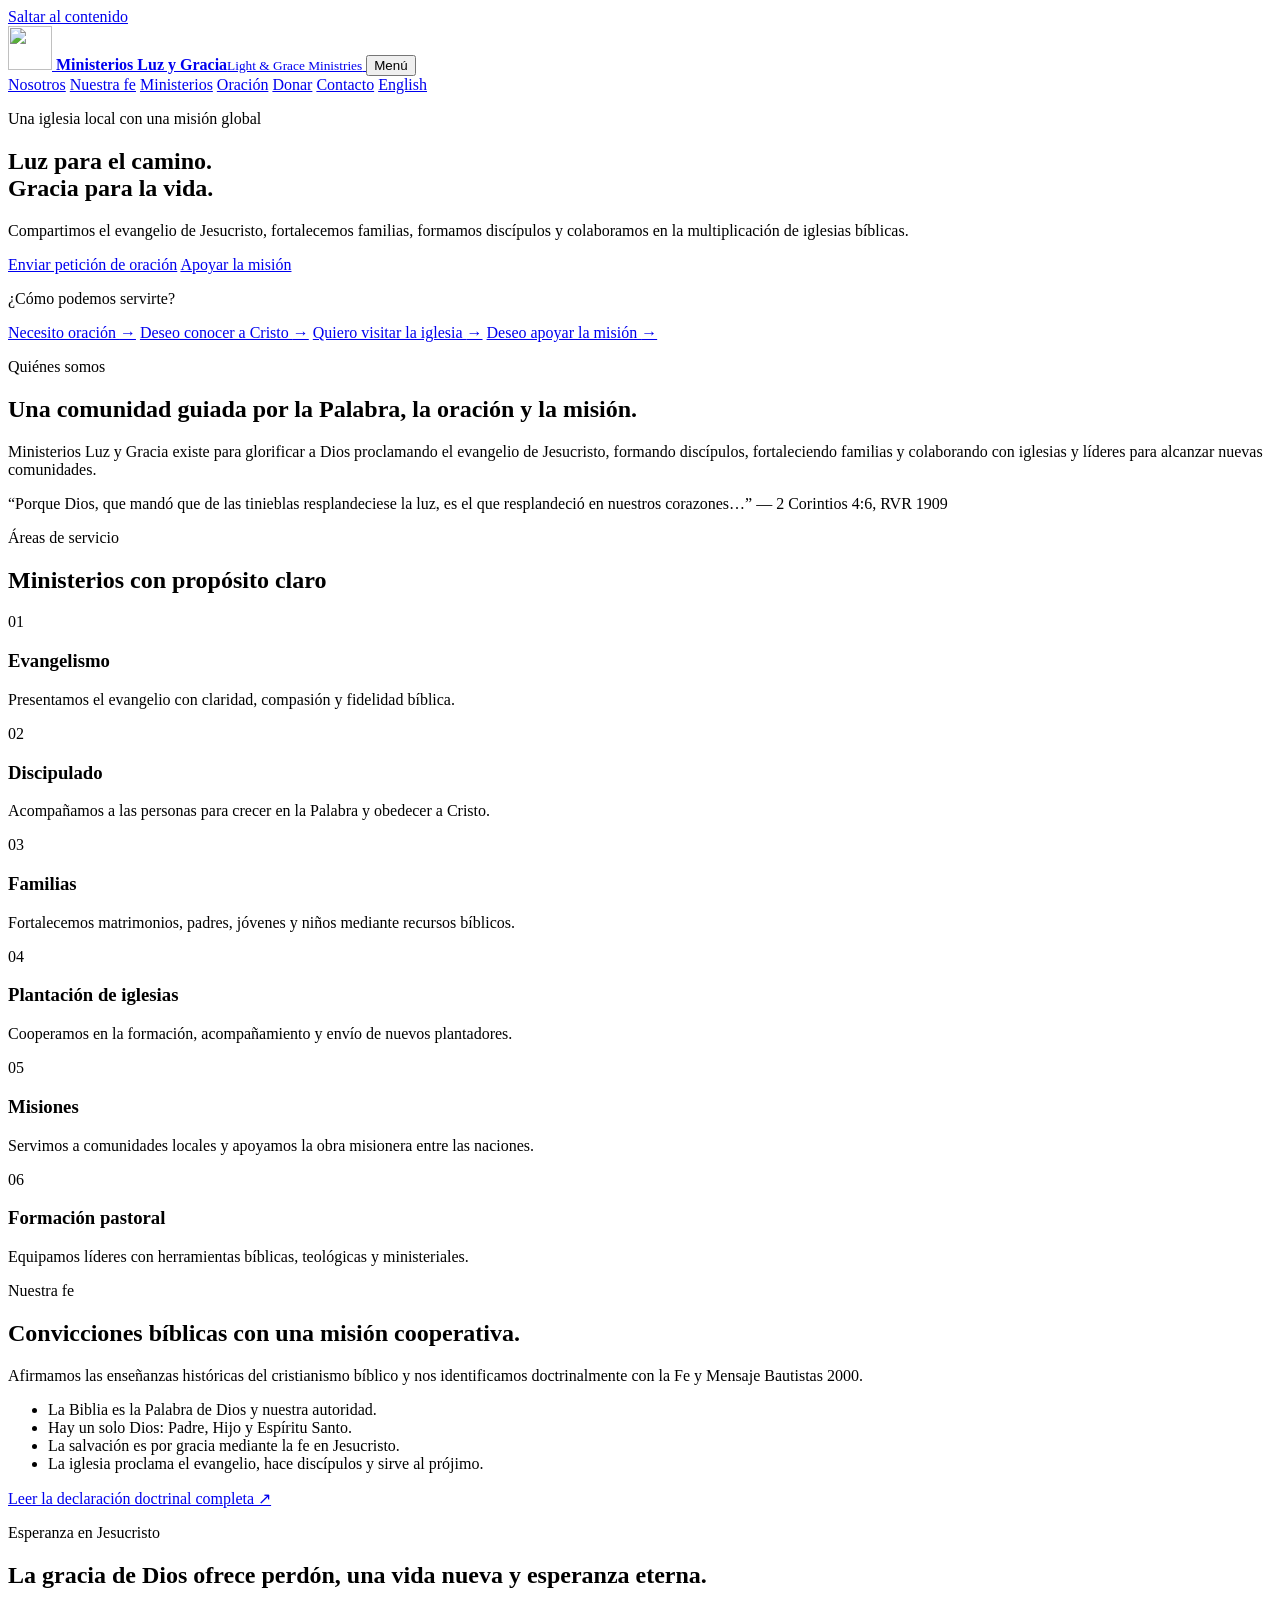
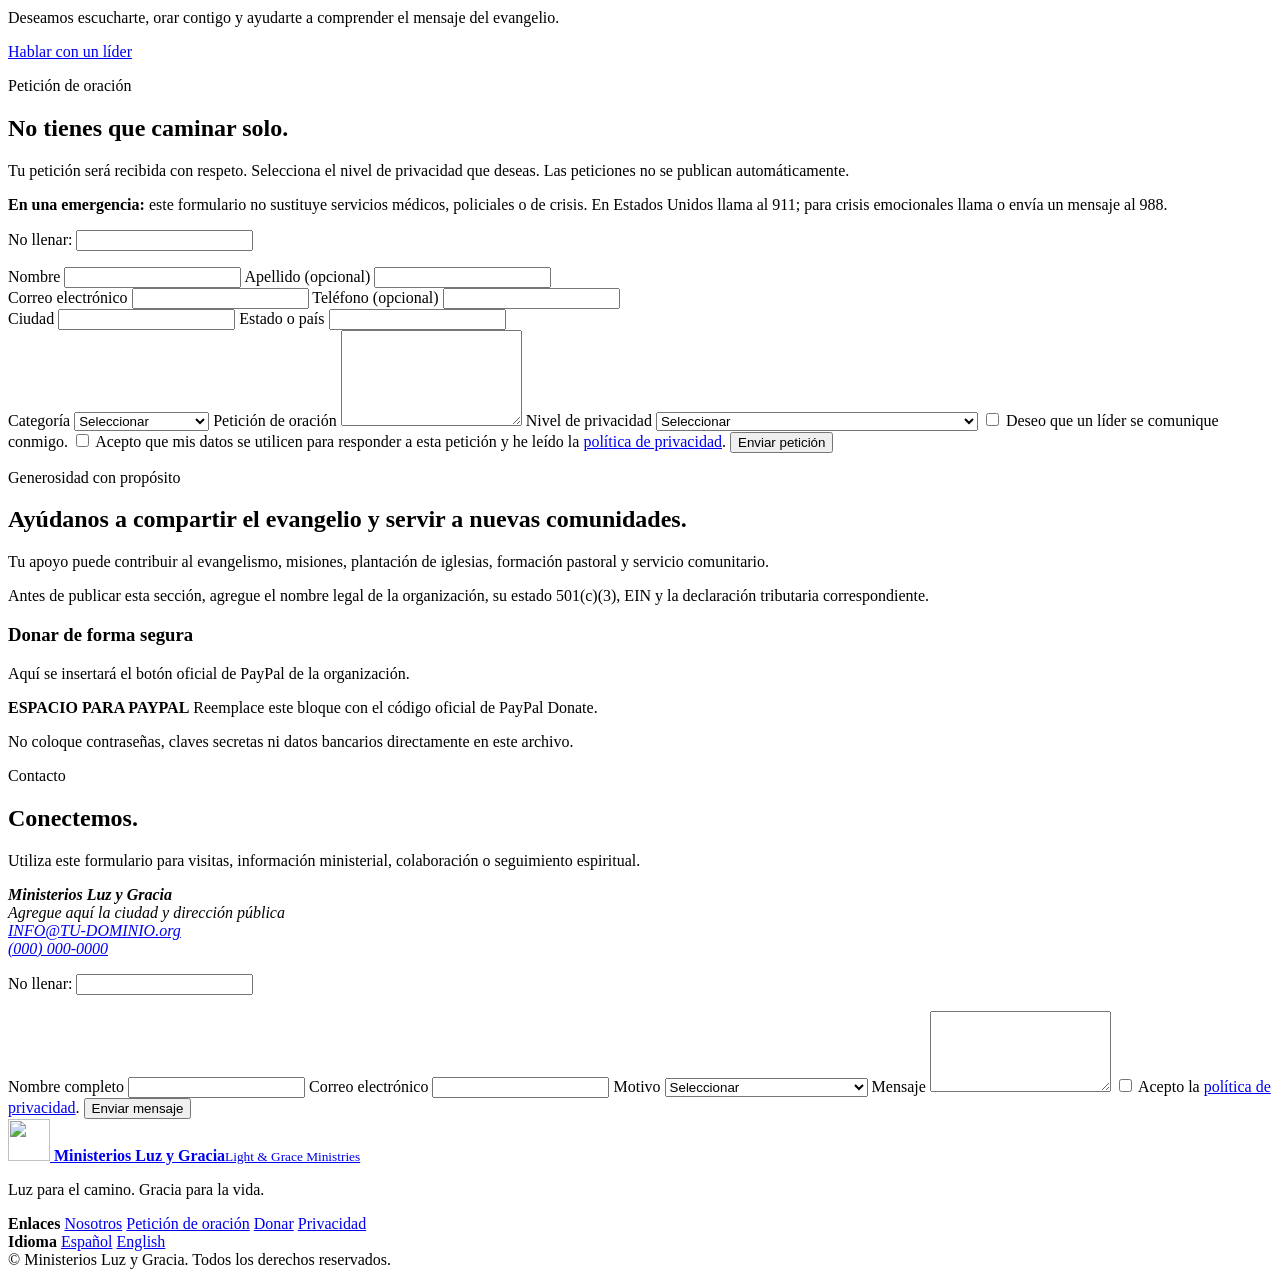
==== index.html @ 9beb2a07 "Initial bilingual website for Light and Grace Ministries" ====
<!doctype html>
<html lang="es">
<head>
  <meta charset="utf-8">
  <meta name="viewport" content="width=device-width, initial-scale=1">
  <title>Ministerios Luz y Gracia | Luz para el camino</title>
  <meta name="description" content="Ministerios Luz y Gracia comparte el evangelio, fortalece familias, forma discípulos y recibe peticiones de oración.">
  <meta name="theme-color" content="#0b1f36">
  <link rel="canonical" href="https://TU-DOMINIO.org/">
  <link rel="alternate" hreflang="es" href="https://TU-DOMINIO.org/">
  <link rel="alternate" hreflang="en" href="https://TU-DOMINIO.org/en/">
  <link rel="manifest" href="/manifest.webmanifest">
  <link rel="icon" href="/assets/images/icon.svg" type="image/svg+xml">
  <link rel="stylesheet" href="/assets/css/styles.css">
  <script defer src="/assets/js/main.js"></script>
</head>
<body>
<a class="skip-link" href="#contenido">Saltar al contenido</a>

<header class="site-header">
  <div class="container nav-wrap">
    <a class="brand" href="/" aria-label="Ministerios Luz y Gracia, inicio">
      <img src="/assets/images/icon.svg" alt="" width="44" height="44">
      <span><strong>Ministerios Luz y Gracia</strong><small>Light & Grace Ministries</small></span>
    </a>

    <button class="menu-button" type="button" aria-expanded="false" aria-controls="main-nav">
      <span>Menú</span>
    </button>

    <nav id="main-nav" class="main-nav" aria-label="Navegación principal">
      <a href="#nosotros">Nosotros</a>
      <a href="#fe">Nuestra fe</a>
      <a href="#ministerios">Ministerios</a>
      <a href="#oracion">Oración</a>
      <a href="#donar">Donar</a>
      <a href="#contacto">Contacto</a>
      <a class="language-link" href="/en/" lang="en">English</a>
    </nav>
  </div>
</header>

<main id="contenido">
  <section class="hero">
    <div class="container hero-grid">
      <div>
        <p class="eyebrow">Una iglesia local con una misión global</p>
        <h1>Luz para el camino.<br><span>Gracia para la vida.</span></h1>
        <p class="hero-copy">Compartimos el evangelio de Jesucristo, fortalecemos familias, formamos discípulos y colaboramos en la multiplicación de iglesias bíblicas.</p>
        <div class="button-row">
          <a class="button primary" href="#oracion">Enviar petición de oración</a>
          <a class="button secondary" href="#donar">Apoyar la misión</a>
        </div>
      </div>

      <aside class="hero-card" aria-label="Ayuda rápida">
        <p class="card-kicker">¿Cómo podemos servirte?</p>
        <a href="#oracion">Necesito oración <span>→</span></a>
        <a href="#evangelio">Deseo conocer a Cristo <span>→</span></a>
        <a href="#contacto">Quiero visitar la iglesia <span>→</span></a>
        <a href="#donar">Deseo apoyar la misión <span>→</span></a>
      </aside>
    </div>
  </section>

  <section id="nosotros" class="section">
    <div class="container split">
      <div>
        <p class="eyebrow">Quiénes somos</p>
        <h2>Una comunidad guiada por la Palabra, la oración y la misión.</h2>
      </div>
      <div>
        <p>Ministerios Luz y Gracia existe para glorificar a Dios proclamando el evangelio de Jesucristo, formando discípulos, fortaleciendo familias y colaborando con iglesias y líderes para alcanzar nuevas comunidades.</p>
        <p class="scripture">“Porque Dios, que mandó que de las tinieblas resplandeciese la luz, es el que resplandeció en nuestros corazones…” — 2 Corintios 4:6, RVR 1909</p>
      </div>
    </div>
  </section>

  <section id="ministerios" class="section section-soft">
    <div class="container">
      <p class="eyebrow">Áreas de servicio</p>
      <h2>Ministerios con propósito claro</h2>
      <div class="cards">
        <article class="card"><span>01</span><h3>Evangelismo</h3><p>Presentamos el evangelio con claridad, compasión y fidelidad bíblica.</p></article>
        <article class="card"><span>02</span><h3>Discipulado</h3><p>Acompañamos a las personas para crecer en la Palabra y obedecer a Cristo.</p></article>
        <article class="card"><span>03</span><h3>Familias</h3><p>Fortalecemos matrimonios, padres, jóvenes y niños mediante recursos bíblicos.</p></article>
        <article class="card"><span>04</span><h3>Plantación de iglesias</h3><p>Cooperamos en la formación, acompañamiento y envío de nuevos plantadores.</p></article>
        <article class="card"><span>05</span><h3>Misiones</h3><p>Servimos a comunidades locales y apoyamos la obra misionera entre las naciones.</p></article>
        <article class="card"><span>06</span><h3>Formación pastoral</h3><p>Equipamos líderes con herramientas bíblicas, teológicas y ministeriales.</p></article>
      </div>
    </div>
  </section>

  <section id="fe" class="section faith-section">
    <div class="container split">
      <div>
        <p class="eyebrow">Nuestra fe</p>
        <h2>Convicciones bíblicas con una misión cooperativa.</h2>
      </div>
      <div>
        <p>Afirmamos las enseñanzas históricas del cristianismo bíblico y nos identificamos doctrinalmente con la Fe y Mensaje Bautistas 2000.</p>
        <ul class="check-list">
          <li>La Biblia es la Palabra de Dios y nuestra autoridad.</li>
          <li>Hay un solo Dios: Padre, Hijo y Espíritu Santo.</li>
          <li>La salvación es por gracia mediante la fe en Jesucristo.</li>
          <li>La iglesia proclama el evangelio, hace discípulos y sirve al prójimo.</li>
        </ul>
        <a class="text-link" href="https://bfm.sbc.net/bfm2000/" target="_blank" rel="noopener">Leer la declaración doctrinal completa ↗</a>
      </div>
    </div>
  </section>

  <section id="evangelio" class="section gospel-band">
    <div class="container centered">
      <p class="eyebrow">Esperanza en Jesucristo</p>
      <h2>La gracia de Dios ofrece perdón, una vida nueva y esperanza eterna.</h2>
      <p>Deseamos escucharte, orar contigo y ayudarte a comprender el mensaje del evangelio.</p>
      <a class="button light" href="#contacto">Hablar con un líder</a>
    </div>
  </section>

  <section id="oracion" class="section">
    <div class="container form-layout">
      <div>
        <p class="eyebrow">Petición de oración</p>
        <h2>No tienes que caminar solo.</h2>
        <p>Tu petición será recibida con respeto. Selecciona el nivel de privacidad que deseas. Las peticiones no se publican automáticamente.</p>
        <div class="privacy-note">
          <strong>En una emergencia:</strong> este formulario no sustituye servicios médicos, policiales o de crisis. En Estados Unidos llama al 911; para crisis emocionales llama o envía un mensaje al 988.
        </div>
      </div>

      <form class="form-card" name="prayer-request-es" method="POST" action="/gracias/" data-netlify="true" netlify-honeypot="bot-field">
        <input type="hidden" name="form-name" value="prayer-request-es">
        <p class="hidden"><label>No llenar: <input name="bot-field"></label></p>

        <div class="field-grid">
          <label>Nombre
            <input type="text" name="nombre" autocomplete="given-name" required>
          </label>
          <label>Apellido <span>(opcional)</span>
            <input type="text" name="apellido" autocomplete="family-name">
          </label>
        </div>

        <div class="field-grid">
          <label>Correo electrónico
            <input type="email" name="email" autocomplete="email" required>
          </label>
          <label>Teléfono <span>(opcional)</span>
            <input type="tel" name="telefono" autocomplete="tel">
          </label>
        </div>

        <div class="field-grid">
          <label>Ciudad
            <input type="text" name="ciudad" autocomplete="address-level2">
          </label>
          <label>Estado o país
            <input type="text" name="region" autocomplete="address-level1">
          </label>
        </div>

        <label>Categoría
          <select name="categoria" required>
            <option value="">Seleccionar</option>
            <option>Familia</option><option>Salud</option><option>Salvación</option>
            <option>Matrimonio</option><option>Trabajo</option><option>Iglesia</option>
            <option>Duelo</option><option>Dirección espiritual</option><option>Otra necesidad</option>
          </select>
        </label>

        <label>Petición de oración
          <textarea name="peticion" rows="6" maxlength="2500" required></textarea>
        </label>

        <label>Nivel de privacidad
          <select name="privacidad" required>
            <option value="">Seleccionar</option>
            <option>Privada: solamente equipo pastoral autorizado</option>
            <option>Compartir anónimamente con el equipo de oración</option>
            <option>Autorizo publicación sin mostrar mi identidad</option>
          </select>
        </label>

        <label class="checkbox">
          <input type="checkbox" name="seguimiento" value="Sí">
          <span>Deseo que un líder se comunique conmigo.</span>
        </label>
        <label class="checkbox">
          <input type="checkbox" name="consentimiento" value="Aceptado" required>
          <span>Acepto que mis datos se utilicen para responder a esta petición y he leído la <a href="/privacidad/">política de privacidad</a>.</span>
        </label>

        <button class="button primary full" type="submit">Enviar petición</button>
      </form>
    </div>
  </section>

  <section id="donar" class="section donation-section">
    <div class="container donation-grid">
      <div>
        <p class="eyebrow">Generosidad con propósito</p>
        <h2>Ayúdanos a compartir el evangelio y servir a nuevas comunidades.</h2>
        <p>Tu apoyo puede contribuir al evangelismo, misiones, plantación de iglesias, formación pastoral y servicio comunitario.</p>
        <p class="fine-print">Antes de publicar esta sección, agregue el nombre legal de la organización, su estado 501(c)(3), EIN y la declaración tributaria correspondiente.</p>
      </div>
      <div class="donation-box">
        <h3>Donar de forma segura</h3>
        <p>Aquí se insertará el botón oficial de PayPal de la organización.</p>
        <div id="paypal-donate-button-container" class="paypal-placeholder">
          <strong>ESPACIO PARA PAYPAL</strong>
          <span>Reemplace este bloque con el código oficial de PayPal Donate.</span>
        </div>
        <p class="fine-print">No coloque contraseñas, claves secretas ni datos bancarios directamente en este archivo.</p>
      </div>
    </div>
  </section>

  <section id="contacto" class="section section-soft">
    <div class="container form-layout">
      <div>
        <p class="eyebrow">Contacto</p>
        <h2>Conectemos.</h2>
        <p>Utiliza este formulario para visitas, información ministerial, colaboración o seguimiento espiritual.</p>
        <address>
          <strong>Ministerios Luz y Gracia</strong><br>
          Agregue aquí la ciudad y dirección pública<br>
          <a href="mailto:INFO@TU-DOMINIO.org">INFO@TU-DOMINIO.org</a><br>
          <a href="tel:+10000000000">(000) 000-0000</a>
        </address>
      </div>

      <form class="form-card" name="contacto-es" method="POST" action="/gracias/" data-netlify="true" netlify-honeypot="bot-field">
        <input type="hidden" name="form-name" value="contacto-es">
        <p class="hidden"><label>No llenar: <input name="bot-field"></label></p>
        <label>Nombre completo
          <input type="text" name="nombre" autocomplete="name" required>
        </label>
        <label>Correo electrónico
          <input type="email" name="email" autocomplete="email" required>
        </label>
        <label>Motivo
          <select name="motivo" required>
            <option value="">Seleccionar</option>
            <option>Visitar la iglesia</option>
            <option>Conocer más acerca de Cristo</option>
            <option>Colaboración ministerial</option>
            <option>Información general</option>
          </select>
        </label>
        <label>Mensaje
          <textarea name="mensaje" rows="5" maxlength="2000" required></textarea>
        </label>
        <label class="checkbox">
          <input type="checkbox" name="consentimiento" value="Aceptado" required>
          <span>Acepto la <a href="/privacidad/">política de privacidad</a>.</span>
        </label>
        <button class="button primary full" type="submit">Enviar mensaje</button>
      </form>
    </div>
  </section>
</main>

<footer class="site-footer">
  <div class="container footer-grid">
    <div>
      <a class="brand footer-brand" href="/">
        <img src="/assets/images/icon.svg" alt="" width="42" height="42">
        <span><strong>Ministerios Luz y Gracia</strong><small>Light & Grace Ministries</small></span>
      </a>
      <p>Luz para el camino. Gracia para la vida.</p>
    </div>
    <div>
      <strong>Enlaces</strong>
      <a href="#nosotros">Nosotros</a>
      <a href="#oracion">Petición de oración</a>
      <a href="#donar">Donar</a>
      <a href="/privacidad/">Privacidad</a>
    </div>
    <div>
      <strong>Idioma</strong>
      <a href="/">Español</a>
      <a href="/en/" lang="en">English</a>
    </div>
  </div>
  <div class="container legal">© <span id="year"></span> Ministerios Luz y Gracia. Todos los derechos reservados.</div>
</footer>
</body>
</html>
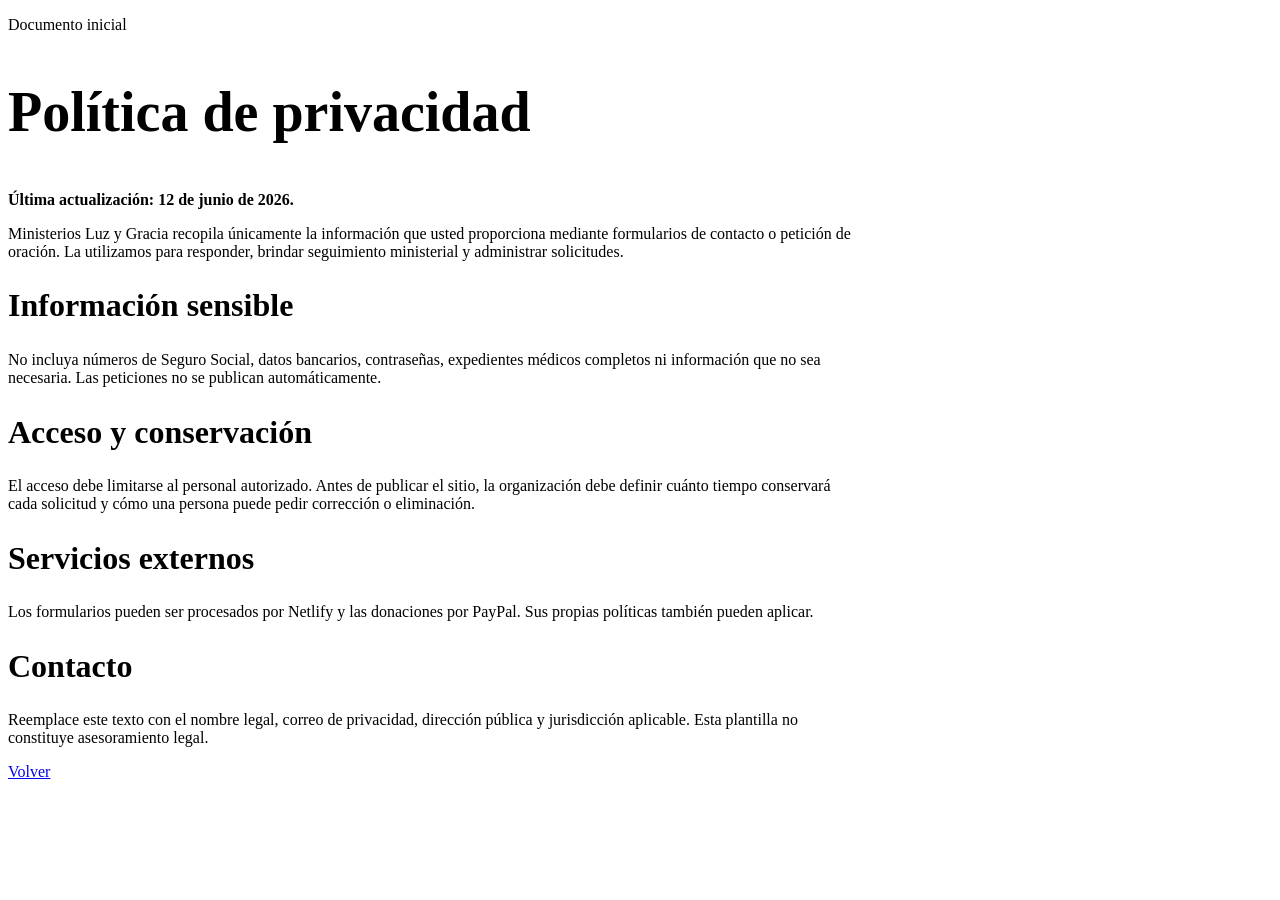
==== commit ebd65583: "Add website folders and styling files" ====
--- a/index.html
+++ b/index.html
@@ -1,290 +1 @@
-<!doctype html>
-<html lang="es">
-<head>
-  <meta charset="utf-8">
-  <meta name="viewport" content="width=device-width, initial-scale=1">
-  <title>Ministerios Luz y Gracia | Luz para el camino</title>
-  <meta name="description" content="Ministerios Luz y Gracia comparte el evangelio, fortalece familias, forma discípulos y recibe peticiones de oración.">
-  <meta name="theme-color" content="#0b1f36">
-  <link rel="canonical" href="https://TU-DOMINIO.org/">
-  <link rel="alternate" hreflang="es" href="https://TU-DOMINIO.org/">
-  <link rel="alternate" hreflang="en" href="https://TU-DOMINIO.org/en/">
-  <link rel="manifest" href="/manifest.webmanifest">
-  <link rel="icon" href="/assets/images/icon.svg" type="image/svg+xml">
-  <link rel="stylesheet" href="/assets/css/styles.css">
-  <script defer src="/assets/js/main.js"></script>
-</head>
-<body>
-<a class="skip-link" href="#contenido">Saltar al contenido</a>
-
-<header class="site-header">
-  <div class="container nav-wrap">
-    <a class="brand" href="/" aria-label="Ministerios Luz y Gracia, inicio">
-      <img src="/assets/images/icon.svg" alt="" width="44" height="44">
-      <span><strong>Ministerios Luz y Gracia</strong><small>Light & Grace Ministries</small></span>
-    </a>
-
-    <button class="menu-button" type="button" aria-expanded="false" aria-controls="main-nav">
-      <span>Menú</span>
-    </button>
-
-    <nav id="main-nav" class="main-nav" aria-label="Navegación principal">
-      <a href="#nosotros">Nosotros</a>
-      <a href="#fe">Nuestra fe</a>
-      <a href="#ministerios">Ministerios</a>
-      <a href="#oracion">Oración</a>
-      <a href="#donar">Donar</a>
-      <a href="#contacto">Contacto</a>
-      <a class="language-link" href="/en/" lang="en">English</a>
-    </nav>
-  </div>
-</header>
-
-<main id="contenido">
-  <section class="hero">
-    <div class="container hero-grid">
-      <div>
-        <p class="eyebrow">Una iglesia local con una misión global</p>
-        <h1>Luz para el camino.<br><span>Gracia para la vida.</span></h1>
-        <p class="hero-copy">Compartimos el evangelio de Jesucristo, fortalecemos familias, formamos discípulos y colaboramos en la multiplicación de iglesias bíblicas.</p>
-        <div class="button-row">
-          <a class="button primary" href="#oracion">Enviar petición de oración</a>
-          <a class="button secondary" href="#donar">Apoyar la misión</a>
-        </div>
-      </div>
-
-      <aside class="hero-card" aria-label="Ayuda rápida">
-        <p class="card-kicker">¿Cómo podemos servirte?</p>
-        <a href="#oracion">Necesito oración <span>→</span></a>
-        <a href="#evangelio">Deseo conocer a Cristo <span>→</span></a>
-        <a href="#contacto">Quiero visitar la iglesia <span>→</span></a>
-        <a href="#donar">Deseo apoyar la misión <span>→</span></a>
-      </aside>
-    </div>
-  </section>
-
-  <section id="nosotros" class="section">
-    <div class="container split">
-      <div>
-        <p class="eyebrow">Quiénes somos</p>
-        <h2>Una comunidad guiada por la Palabra, la oración y la misión.</h2>
-      </div>
-      <div>
-        <p>Ministerios Luz y Gracia existe para glorificar a Dios proclamando el evangelio de Jesucristo, formando discípulos, fortaleciendo familias y colaborando con iglesias y líderes para alcanzar nuevas comunidades.</p>
-        <p class="scripture">“Porque Dios, que mandó que de las tinieblas resplandeciese la luz, es el que resplandeció en nuestros corazones…” — 2 Corintios 4:6, RVR 1909</p>
-      </div>
-    </div>
-  </section>
-
-  <section id="ministerios" class="section section-soft">
-    <div class="container">
-      <p class="eyebrow">Áreas de servicio</p>
-      <h2>Ministerios con propósito claro</h2>
-      <div class="cards">
-        <article class="card"><span>01</span><h3>Evangelismo</h3><p>Presentamos el evangelio con claridad, compasión y fidelidad bíblica.</p></article>
-        <article class="card"><span>02</span><h3>Discipulado</h3><p>Acompañamos a las personas para crecer en la Palabra y obedecer a Cristo.</p></article>
-        <article class="card"><span>03</span><h3>Familias</h3><p>Fortalecemos matrimonios, padres, jóvenes y niños mediante recursos bíblicos.</p></article>
-        <article class="card"><span>04</span><h3>Plantación de iglesias</h3><p>Cooperamos en la formación, acompañamiento y envío de nuevos plantadores.</p></article>
-        <article class="card"><span>05</span><h3>Misiones</h3><p>Servimos a comunidades locales y apoyamos la obra misionera entre las naciones.</p></article>
-        <article class="card"><span>06</span><h3>Formación pastoral</h3><p>Equipamos líderes con herramientas bíblicas, teológicas y ministeriales.</p></article>
-      </div>
-    </div>
-  </section>
-
-  <section id="fe" class="section faith-section">
-    <div class="container split">
-      <div>
-        <p class="eyebrow">Nuestra fe</p>
-        <h2>Convicciones bíblicas con una misión cooperativa.</h2>
-      </div>
-      <div>
-        <p>Afirmamos las enseñanzas históricas del cristianismo bíblico y nos identificamos doctrinalmente con la Fe y Mensaje Bautistas 2000.</p>
-        <ul class="check-list">
-          <li>La Biblia es la Palabra de Dios y nuestra autoridad.</li>
-          <li>Hay un solo Dios: Padre, Hijo y Espíritu Santo.</li>
-          <li>La salvación es por gracia mediante la fe en Jesucristo.</li>
-          <li>La iglesia proclama el evangelio, hace discípulos y sirve al prójimo.</li>
-        </ul>
-        <a class="text-link" href="https://bfm.sbc.net/bfm2000/" target="_blank" rel="noopener">Leer la declaración doctrinal completa ↗</a>
-      </div>
-    </div>
-  </section>
-
-  <section id="evangelio" class="section gospel-band">
-    <div class="container centered">
-      <p class="eyebrow">Esperanza en Jesucristo</p>
-      <h2>La gracia de Dios ofrece perdón, una vida nueva y esperanza eterna.</h2>
-      <p>Deseamos escucharte, orar contigo y ayudarte a comprender el mensaje del evangelio.</p>
-      <a class="button light" href="#contacto">Hablar con un líder</a>
-    </div>
-  </section>
-
-  <section id="oracion" class="section">
-    <div class="container form-layout">
-      <div>
-        <p class="eyebrow">Petición de oración</p>
-        <h2>No tienes que caminar solo.</h2>
-        <p>Tu petición será recibida con respeto. Selecciona el nivel de privacidad que deseas. Las peticiones no se publican automáticamente.</p>
-        <div class="privacy-note">
-          <strong>En una emergencia:</strong> este formulario no sustituye servicios médicos, policiales o de crisis. En Estados Unidos llama al 911; para crisis emocionales llama o envía un mensaje al 988.
-        </div>
-      </div>
-
-      <form class="form-card" name="prayer-request-es" method="POST" action="/gracias/" data-netlify="true" netlify-honeypot="bot-field">
-        <input type="hidden" name="form-name" value="prayer-request-es">
-        <p class="hidden"><label>No llenar: <input name="bot-field"></label></p>
-
-        <div class="field-grid">
-          <label>Nombre
-            <input type="text" name="nombre" autocomplete="given-name" required>
-          </label>
-          <label>Apellido <span>(opcional)</span>
-            <input type="text" name="apellido" autocomplete="family-name">
-          </label>
-        </div>
-
-        <div class="field-grid">
-          <label>Correo electrónico
-            <input type="email" name="email" autocomplete="email" required>
-          </label>
-          <label>Teléfono <span>(opcional)</span>
-            <input type="tel" name="telefono" autocomplete="tel">
-          </label>
-        </div>
-
-        <div class="field-grid">
-          <label>Ciudad
-            <input type="text" name="ciudad" autocomplete="address-level2">
-          </label>
-          <label>Estado o país
-            <input type="text" name="region" autocomplete="address-level1">
-          </label>
-        </div>
-
-        <label>Categoría
-          <select name="categoria" required>
-            <option value="">Seleccionar</option>
-            <option>Familia</option><option>Salud</option><option>Salvación</option>
-            <option>Matrimonio</option><option>Trabajo</option><option>Iglesia</option>
-            <option>Duelo</option><option>Dirección espiritual</option><option>Otra necesidad</option>
-          </select>
-        </label>
-
-        <label>Petición de oración
-          <textarea name="peticion" rows="6" maxlength="2500" required></textarea>
-        </label>
-
-        <label>Nivel de privacidad
-          <select name="privacidad" required>
-            <option value="">Seleccionar</option>
-            <option>Privada: solamente equipo pastoral autorizado</option>
-            <option>Compartir anónimamente con el equipo de oración</option>
-            <option>Autorizo publicación sin mostrar mi identidad</option>
-          </select>
-        </label>
-
-        <label class="checkbox">
-          <input type="checkbox" name="seguimiento" value="Sí">
-          <span>Deseo que un líder se comunique conmigo.</span>
-        </label>
-        <label class="checkbox">
-          <input type="checkbox" name="consentimiento" value="Aceptado" required>
-          <span>Acepto que mis datos se utilicen para responder a esta petición y he leído la <a href="/privacidad/">política de privacidad</a>.</span>
-        </label>
-
-        <button class="button primary full" type="submit">Enviar petición</button>
-      </form>
-    </div>
-  </section>
-
-  <section id="donar" class="section donation-section">
-    <div class="container donation-grid">
-      <div>
-        <p class="eyebrow">Generosidad con propósito</p>
-        <h2>Ayúdanos a compartir el evangelio y servir a nuevas comunidades.</h2>
-        <p>Tu apoyo puede contribuir al evangelismo, misiones, plantación de iglesias, formación pastoral y servicio comunitario.</p>
-        <p class="fine-print">Antes de publicar esta sección, agregue el nombre legal de la organización, su estado 501(c)(3), EIN y la declaración tributaria correspondiente.</p>
-      </div>
-      <div class="donation-box">
-        <h3>Donar de forma segura</h3>
-        <p>Aquí se insertará el botón oficial de PayPal de la organización.</p>
-        <div id="paypal-donate-button-container" class="paypal-placeholder">
-          <strong>ESPACIO PARA PAYPAL</strong>
-          <span>Reemplace este bloque con el código oficial de PayPal Donate.</span>
-        </div>
-        <p class="fine-print">No coloque contraseñas, claves secretas ni datos bancarios directamente en este archivo.</p>
-      </div>
-    </div>
-  </section>
-
-  <section id="contacto" class="section section-soft">
-    <div class="container form-layout">
-      <div>
-        <p class="eyebrow">Contacto</p>
-        <h2>Conectemos.</h2>
-        <p>Utiliza este formulario para visitas, información ministerial, colaboración o seguimiento espiritual.</p>
-        <address>
-          <strong>Ministerios Luz y Gracia</strong><br>
-          Agregue aquí la ciudad y dirección pública<br>
-          <a href="mailto:INFO@TU-DOMINIO.org">INFO@TU-DOMINIO.org</a><br>
-          <a href="tel:+10000000000">(000) 000-0000</a>
-        </address>
-      </div>
-
-      <form class="form-card" name="contacto-es" method="POST" action="/gracias/" data-netlify="true" netlify-honeypot="bot-field">
-        <input type="hidden" name="form-name" value="contacto-es">
-        <p class="hidden"><label>No llenar: <input name="bot-field"></label></p>
-        <label>Nombre completo
-          <input type="text" name="nombre" autocomplete="name" required>
-        </label>
-        <label>Correo electrónico
-          <input type="email" name="email" autocomplete="email" required>
-        </label>
-        <label>Motivo
-          <select name="motivo" required>
-            <option value="">Seleccionar</option>
-            <option>Visitar la iglesia</option>
-            <option>Conocer más acerca de Cristo</option>
-            <option>Colaboración ministerial</option>
-            <option>Información general</option>
-          </select>
-        </label>
-        <label>Mensaje
-          <textarea name="mensaje" rows="5" maxlength="2000" required></textarea>
-        </label>
-        <label class="checkbox">
-          <input type="checkbox" name="consentimiento" value="Aceptado" required>
-          <span>Acepto la <a href="/privacidad/">política de privacidad</a>.</span>
-        </label>
-        <button class="button primary full" type="submit">Enviar mensaje</button>
-      </form>
-    </div>
-  </section>
-</main>
-
-<footer class="site-footer">
-  <div class="container footer-grid">
-    <div>
-      <a class="brand footer-brand" href="/">
-        <img src="/assets/images/icon.svg" alt="" width="42" height="42">
-        <span><strong>Ministerios Luz y Gracia</strong><small>Light & Grace Ministries</small></span>
-      </a>
-      <p>Luz para el camino. Gracia para la vida.</p>
-    </div>
-    <div>
-      <strong>Enlaces</strong>
-      <a href="#nosotros">Nosotros</a>
-      <a href="#oracion">Petición de oración</a>
-      <a href="#donar">Donar</a>
-      <a href="/privacidad/">Privacidad</a>
-    </div>
-    <div>
-      <strong>Idioma</strong>
-      <a href="/">Español</a>
-      <a href="/en/" lang="en">English</a>
-    </div>
-  </div>
-  <div class="container legal">© <span id="year"></span> Ministerios Luz y Gracia. Todos los derechos reservados.</div>
-</footer>
-</body>
-</html>
+<!doctype html><html lang="es"><head><meta charset="utf-8"><meta name="viewport" content="width=device-width,initial-scale=1"><title>Privacidad | Ministerios Luz y Gracia</title><link rel="stylesheet" href="/assets/css/styles.css"></head><body><main class="section"><article class="container" style="max-width:850px"><p class="eyebrow">Documento inicial</p><h1 style="font-size:3.5rem">Política de privacidad</h1><p><strong>Última actualización: 12 de junio de 2026.</strong></p><p>Ministerios Luz y Gracia recopila únicamente la información que usted proporciona mediante formularios de contacto o petición de oración. La utilizamos para responder, brindar seguimiento ministerial y administrar solicitudes.</p><h2 style="font-size:2rem">Información sensible</h2><p>No incluya números de Seguro Social, datos bancarios, contraseñas, expedientes médicos completos ni información que no sea necesaria. Las peticiones no se publican automáticamente.</p><h2 style="font-size:2rem">Acceso y conservación</h2><p>El acceso debe limitarse al personal autorizado. Antes de publicar el sitio, la organización debe definir cuánto tiempo conservará cada solicitud y cómo una persona puede pedir corrección o eliminación.</p><h2 style="font-size:2rem">Servicios externos</h2><p>Los formularios pueden ser procesados por Netlify y las donaciones por PayPal. Sus propias políticas también pueden aplicar.</p><h2 style="font-size:2rem">Contacto</h2><p>Reemplace este texto con el nombre legal, correo de privacidad, dirección pública y jurisdicción aplicable. Esta plantilla no constituye asesoramiento legal.</p><a class="button primary" href="/">Volver</a></article></main></body></html>
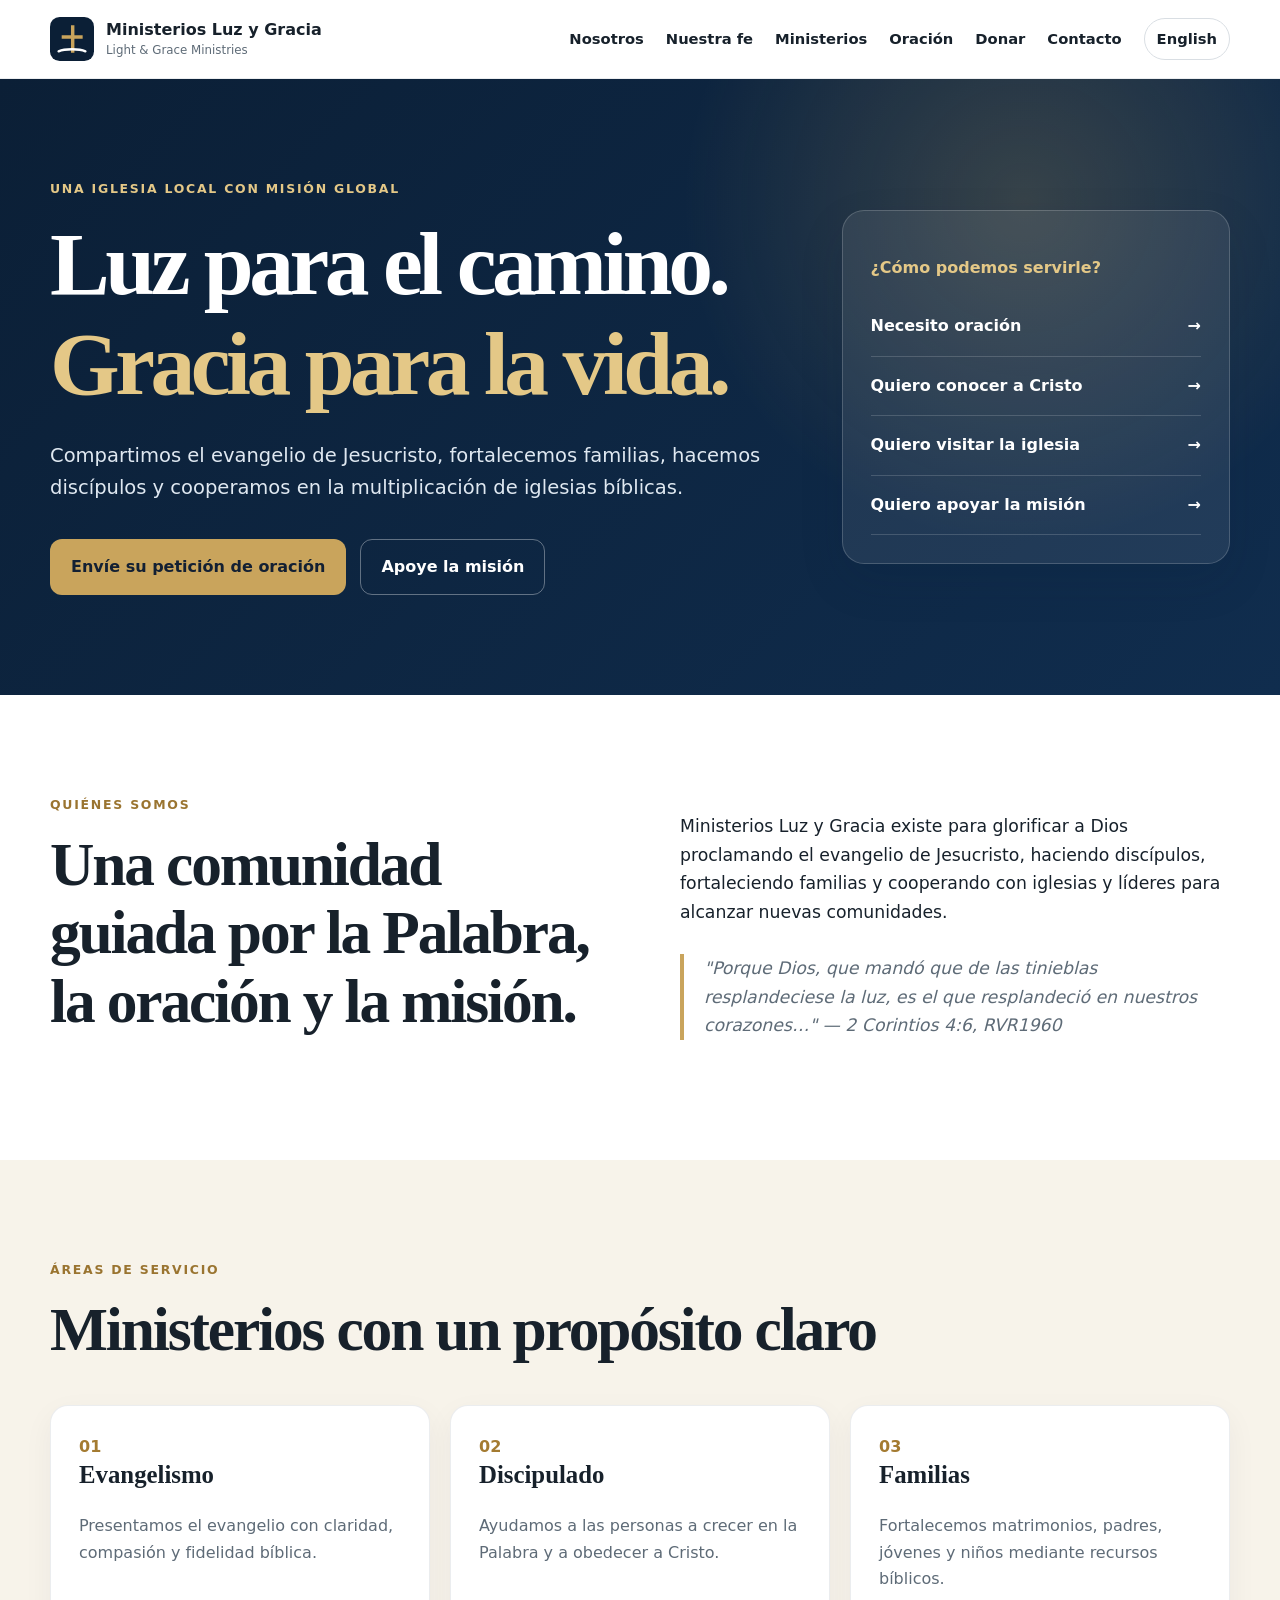
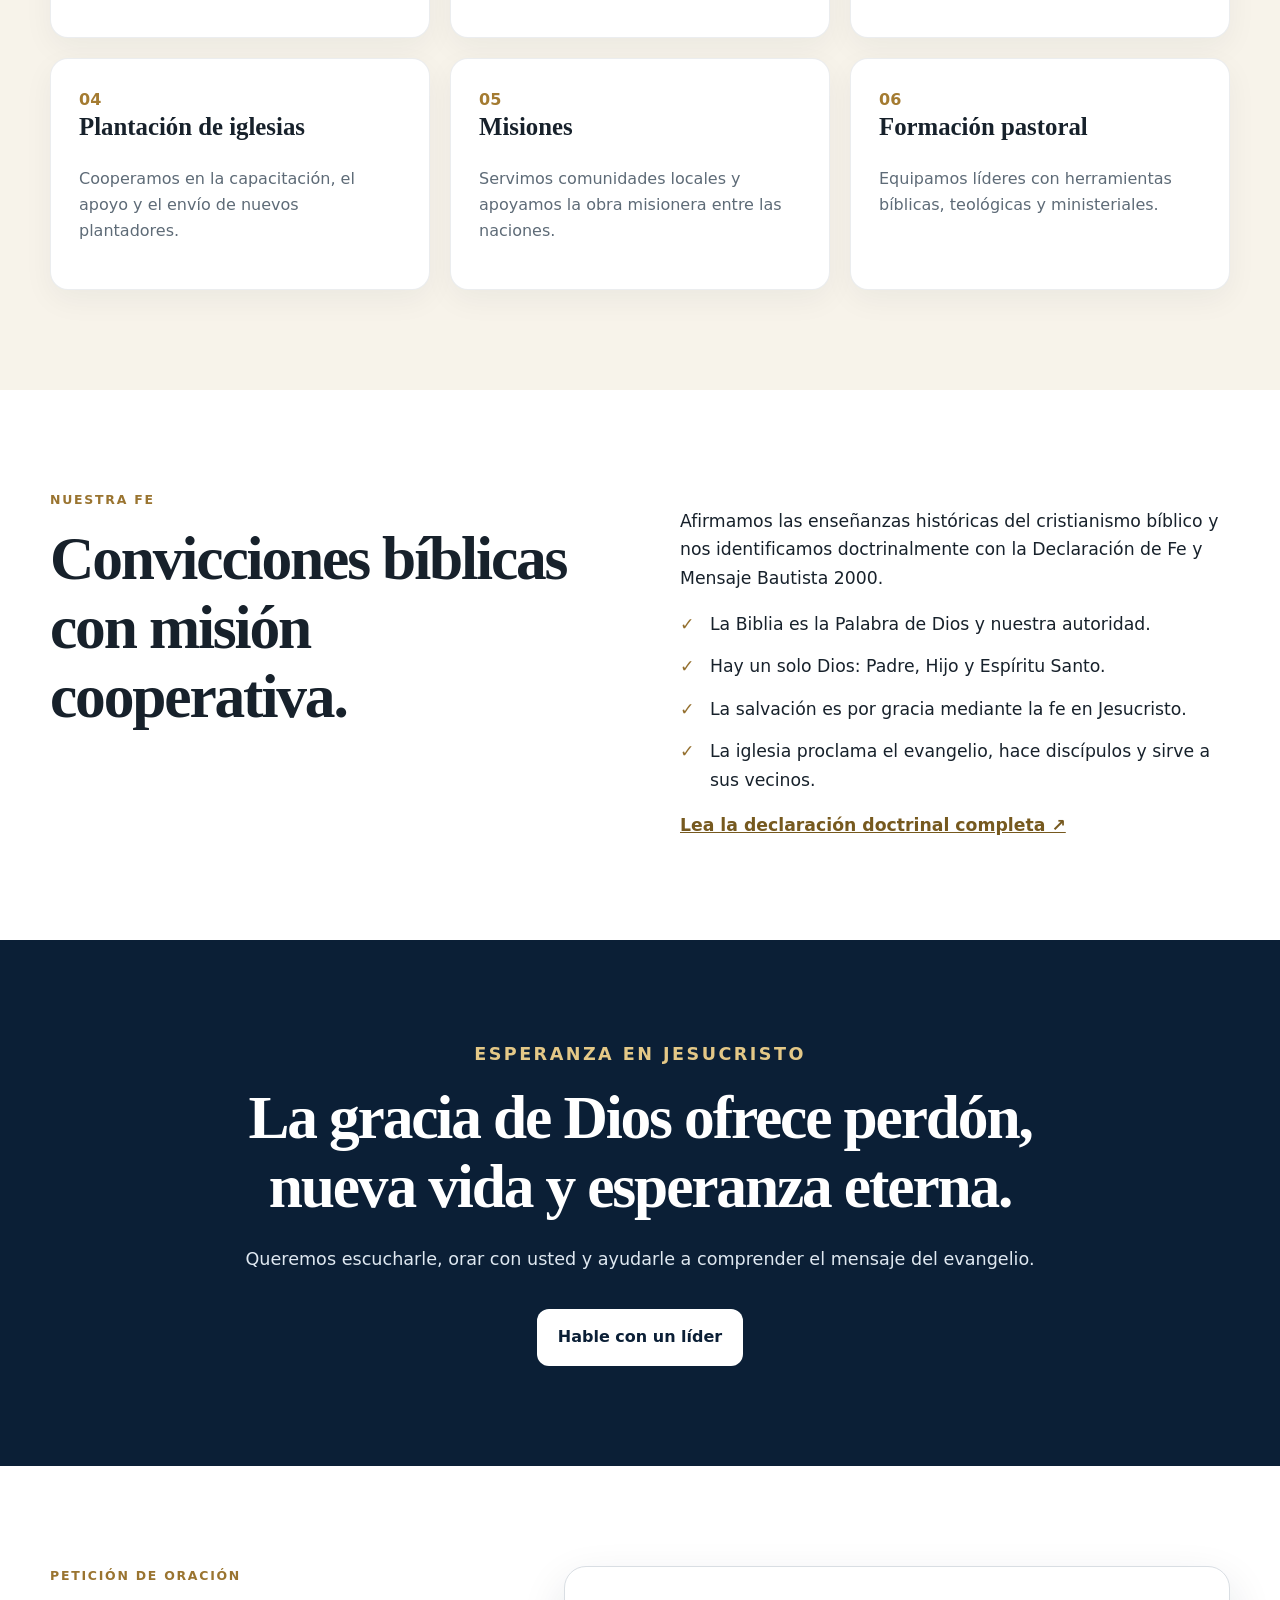
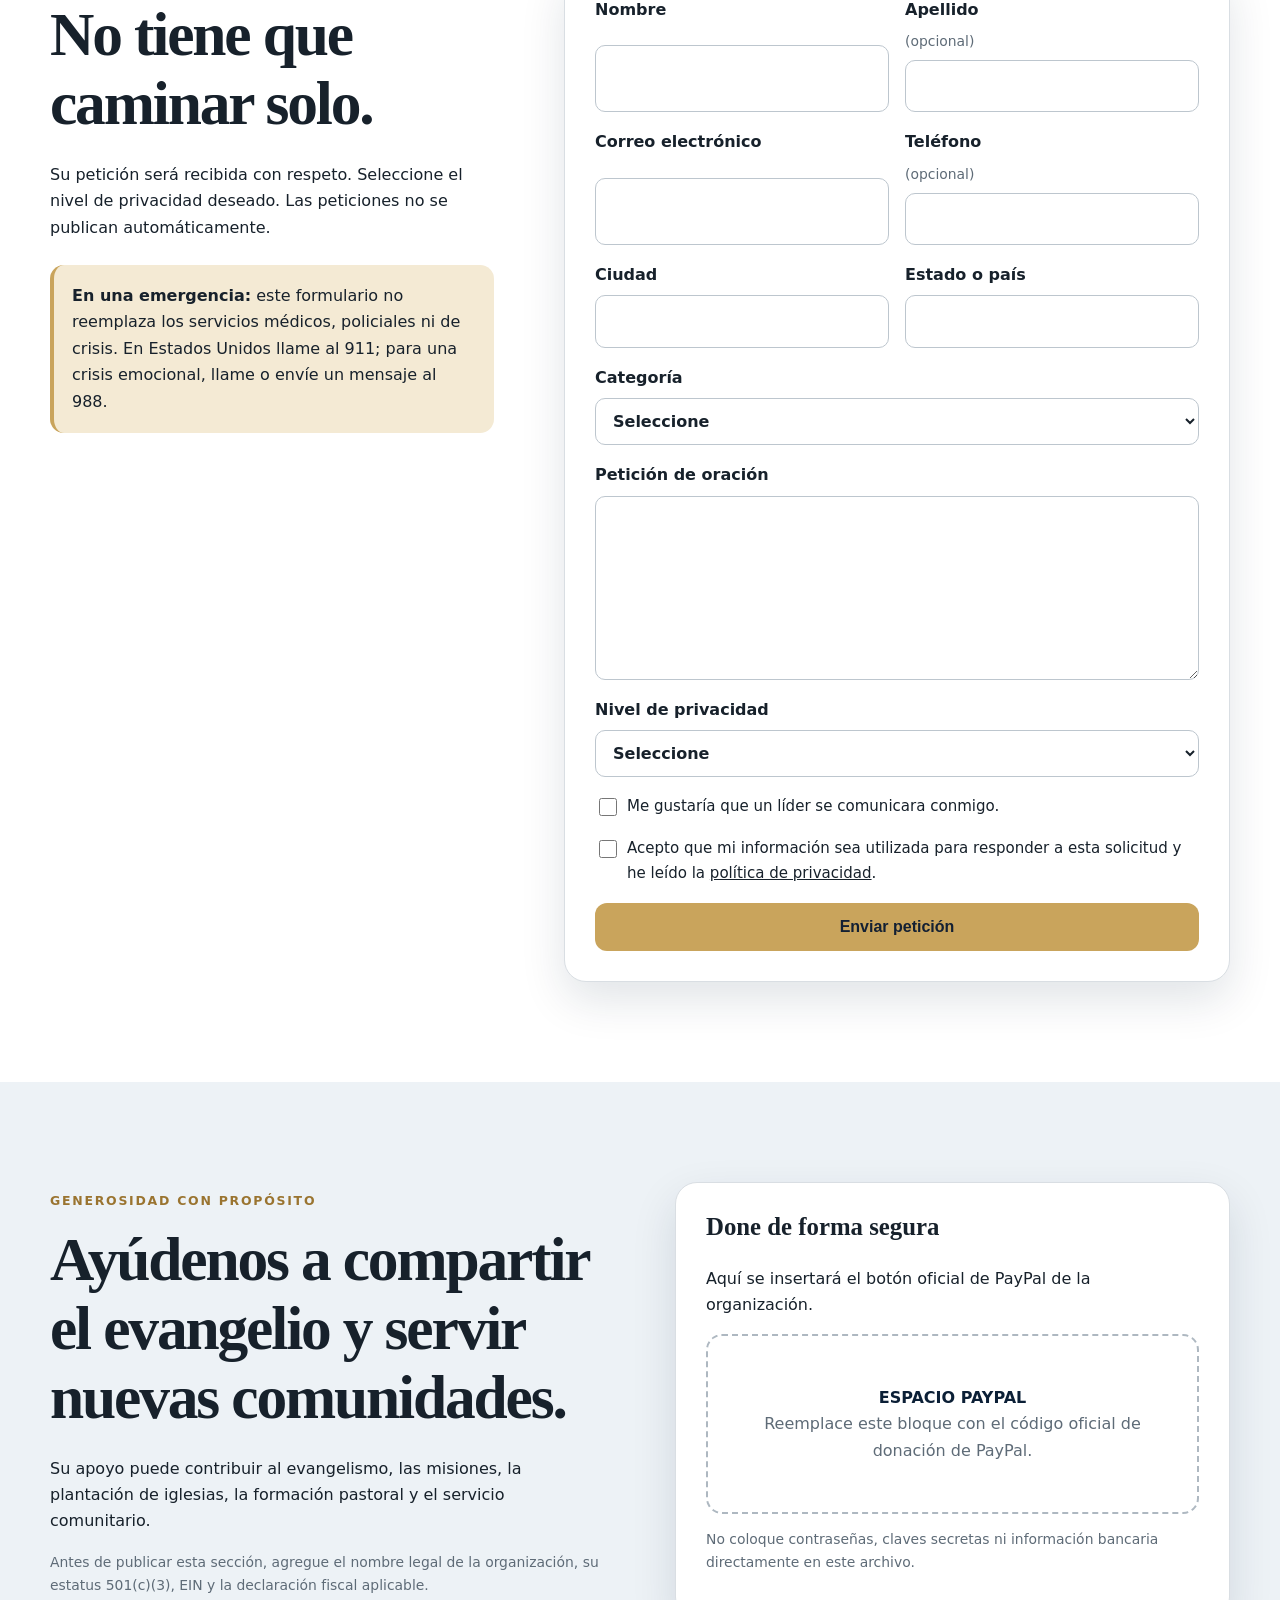
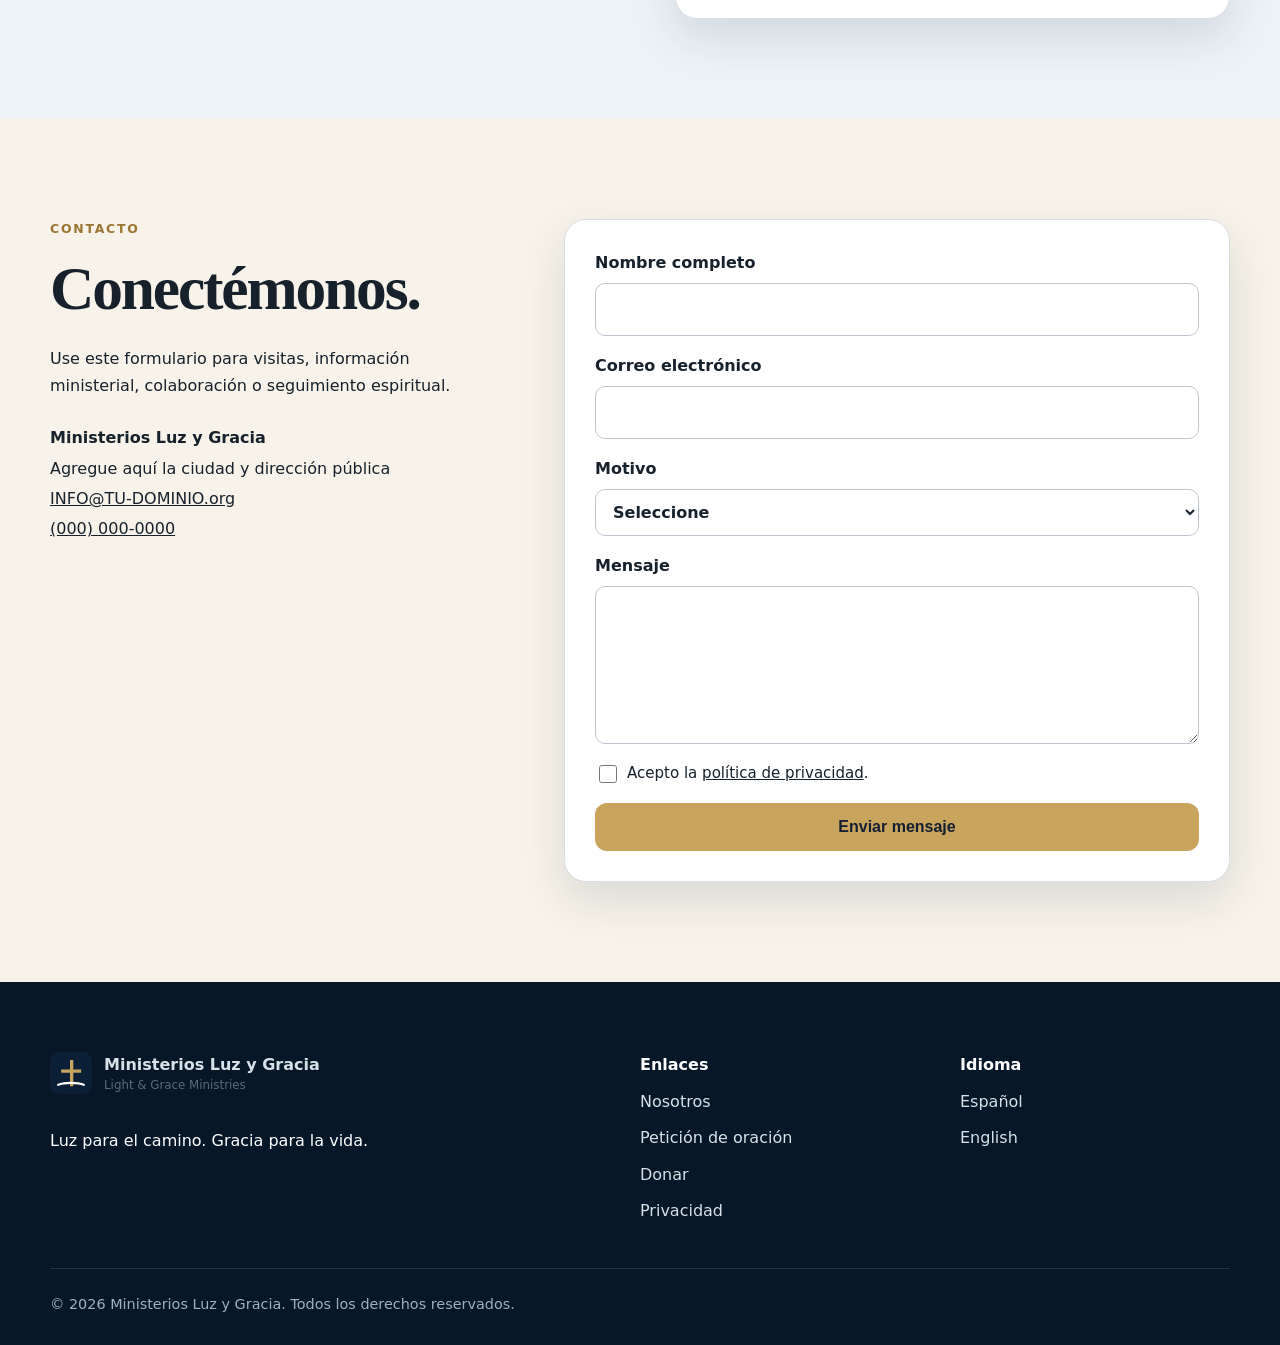
==== commit 1440e908: "fix: correct Spanish home page, hreflang, contact label, privacy link, manifest icons" ====
--- a/index.html
+++ b/index.html
@@ -1 +1,290 @@
-<!doctype html><html lang="es"><head><meta charset="utf-8"><meta name="viewport" content="width=device-width,initial-scale=1"><title>Privacidad | Ministerios Luz y Gracia</title><link rel="stylesheet" href="/assets/css/styles.css"></head><body><main class="section"><article class="container" style="max-width:850px"><p class="eyebrow">Documento inicial</p><h1 style="font-size:3.5rem">Política de privacidad</h1><p><strong>Última actualización: 12 de junio de 2026.</strong></p><p>Ministerios Luz y Gracia recopila únicamente la información que usted proporciona mediante formularios de contacto o petición de oración. La utilizamos para responder, brindar seguimiento ministerial y administrar solicitudes.</p><h2 style="font-size:2rem">Información sensible</h2><p>No incluya números de Seguro Social, datos bancarios, contraseñas, expedientes médicos completos ni información que no sea necesaria. Las peticiones no se publican automáticamente.</p><h2 style="font-size:2rem">Acceso y conservación</h2><p>El acceso debe limitarse al personal autorizado. Antes de publicar el sitio, la organización debe definir cuánto tiempo conservará cada solicitud y cómo una persona puede pedir corrección o eliminación.</p><h2 style="font-size:2rem">Servicios externos</h2><p>Los formularios pueden ser procesados por Netlify y las donaciones por PayPal. Sus propias políticas también pueden aplicar.</p><h2 style="font-size:2rem">Contacto</h2><p>Reemplace este texto con el nombre legal, correo de privacidad, dirección pública y jurisdicción aplicable. Esta plantilla no constituye asesoramiento legal.</p><a class="button primary" href="/">Volver</a></article></main></body></html>+<!doctype html>
+<html lang="es">
+<head>
+  <meta charset="utf-8">
+  <meta name="viewport" content="width=device-width, initial-scale=1">
+  <title>Ministerios Luz y Gracia | Luz para el camino</title>
+  <meta name="description" content="Ministerios Luz y Gracia comparte el evangelio, fortalece familias, hace discípulos y recibe peticiones de oración.">
+  <meta name="theme-color" content="#0b1f36">
+  <link rel="canonical" href="https://TU-DOMINIO.org/">
+  <link rel="alternate" hreflang="es" href="https://TU-DOMINIO.org/">
+  <link rel="alternate" hreflang="en" href="https://TU-DOMINIO.org/en/">
+  <link rel="manifest" href="/manifest.webmanifest">
+  <link rel="icon" href="/assets/images/icon.svg" type="image/svg+xml">
+  <link rel="stylesheet" href="/assets/css/styles.css">
+  <script defer src="/assets/js/main.js"></script>
+</head>
+<body>
+<a class="skip-link" href="#contenido">Ir al contenido</a>
+
+<header class="site-header">
+  <div class="container nav-wrap">
+    <a class="brand" href="/" aria-label="Ministerios Luz y Gracia, inicio">
+      <img src="/assets/images/icon.svg" alt="" width="44" height="44">
+      <span><strong>Ministerios Luz y Gracia</strong><small>Light &amp; Grace Ministries</small></span>
+    </a>
+
+    <button class="menu-button" type="button" aria-expanded="false" aria-controls="main-nav">
+      <span>Menú</span>
+    </button>
+
+    <nav id="main-nav" class="main-nav" aria-label="Navegación principal">
+      <a href="#nosotros">Nosotros</a>
+      <a href="#fe">Nuestra fe</a>
+      <a href="#ministerios">Ministerios</a>
+      <a href="#oracion">Oración</a>
+      <a href="#donar">Donar</a>
+      <a href="#contacto">Contacto</a>
+      <a class="language-link" href="/en/" lang="en">English</a>
+    </nav>
+  </div>
+</header>
+
+<main id="contenido">
+  <section class="hero">
+    <div class="container hero-grid">
+      <div>
+        <p class="eyebrow">Una iglesia local con misión global</p>
+        <h1>Luz para el camino.<br><span>Gracia para la vida.</span></h1>
+        <p class="hero-copy">Compartimos el evangelio de Jesucristo, fortalecemos familias, hacemos discípulos y cooperamos en la multiplicación de iglesias bíblicas.</p>
+        <div class="button-row">
+          <a class="button primary" href="#oracion">Envíe su petición de oración</a>
+          <a class="button secondary" href="#donar">Apoye la misión</a>
+        </div>
+      </div>
+
+      <aside class="hero-card" aria-label="Ayuda rápida">
+        <p class="card-kicker">¿Cómo podemos servirle?</p>
+        <a href="#oracion">Necesito oración <span>→</span></a>
+        <a href="#evangelio">Quiero conocer a Cristo <span>→</span></a>
+        <a href="#contacto">Quiero visitar la iglesia <span>→</span></a>
+        <a href="#donar">Quiero apoyar la misión <span>→</span></a>
+      </aside>
+    </div>
+  </section>
+
+  <section id="nosotros" class="section">
+    <div class="container split">
+      <div>
+        <p class="eyebrow">Quiénes somos</p>
+        <h2>Una comunidad guiada por la Palabra, la oración y la misión.</h2>
+      </div>
+      <div>
+        <p>Ministerios Luz y Gracia existe para glorificar a Dios proclamando el evangelio de Jesucristo, haciendo discípulos, fortaleciendo familias y cooperando con iglesias y líderes para alcanzar nuevas comunidades.</p>
+        <p class="scripture">"Porque Dios, que mandó que de las tinieblas resplandeciese la luz, es el que resplandeció en nuestros corazones…" — 2 Corintios 4:6, RVR1960</p>
+      </div>
+    </div>
+  </section>
+
+  <section id="ministerios" class="section section-soft">
+    <div class="container">
+      <p class="eyebrow">Áreas de servicio</p>
+      <h2>Ministerios con un propósito claro</h2>
+      <div class="cards">
+        <article class="card"><span>01</span><h3>Evangelismo</h3><p>Presentamos el evangelio con claridad, compasión y fidelidad bíblica.</p></article>
+        <article class="card"><span>02</span><h3>Discipulado</h3><p>Ayudamos a las personas a crecer en la Palabra y a obedecer a Cristo.</p></article>
+        <article class="card"><span>03</span><h3>Familias</h3><p>Fortalecemos matrimonios, padres, jóvenes y niños mediante recursos bíblicos.</p></article>
+        <article class="card"><span>04</span><h3>Plantación de iglesias</h3><p>Cooperamos en la capacitación, el apoyo y el envío de nuevos plantadores.</p></article>
+        <article class="card"><span>05</span><h3>Misiones</h3><p>Servimos comunidades locales y apoyamos la obra misionera entre las naciones.</p></article>
+        <article class="card"><span>06</span><h3>Formación pastoral</h3><p>Equipamos líderes con herramientas bíblicas, teológicas y ministeriales.</p></article>
+      </div>
+    </div>
+  </section>
+
+  <section id="fe" class="section faith-section">
+    <div class="container split">
+      <div>
+        <p class="eyebrow">Nuestra fe</p>
+        <h2>Convicciones bíblicas con misión cooperativa.</h2>
+      </div>
+      <div>
+        <p>Afirmamos las enseñanzas históricas del cristianismo bíblico y nos identificamos doctrinalmente con la Declaración de Fe y Mensaje Bautista 2000.</p>
+        <ul class="check-list">
+          <li>La Biblia es la Palabra de Dios y nuestra autoridad.</li>
+          <li>Hay un solo Dios: Padre, Hijo y Espíritu Santo.</li>
+          <li>La salvación es por gracia mediante la fe en Jesucristo.</li>
+          <li>La iglesia proclama el evangelio, hace discípulos y sirve a sus vecinos.</li>
+        </ul>
+        <a class="text-link" href="https://bfm.sbc.net/bfm2000/" target="_blank" rel="noopener">Lea la declaración doctrinal completa ↗</a>
+      </div>
+    </div>
+  </section>
+
+  <section id="evangelio" class="section gospel-band">
+    <div class="container centered">
+      <p class="eyebrow">Esperanza en Jesucristo</p>
+      <h2>La gracia de Dios ofrece perdón, nueva vida y esperanza eterna.</h2>
+      <p>Queremos escucharle, orar con usted y ayudarle a comprender el mensaje del evangelio.</p>
+      <a class="button light" href="#contacto">Hable con un líder</a>
+    </div>
+  </section>
+
+  <section id="oracion" class="section">
+    <div class="container form-layout">
+      <div>
+        <p class="eyebrow">Petición de oración</p>
+        <h2>No tiene que caminar solo.</h2>
+        <p>Su petición será recibida con respeto. Seleccione el nivel de privacidad deseado. Las peticiones no se publican automáticamente.</p>
+        <div class="privacy-note">
+          <strong>En una emergencia:</strong> este formulario no reemplaza los servicios médicos, policiales ni de crisis. En Estados Unidos llame al 911; para una crisis emocional, llame o envíe un mensaje al 988.
+        </div>
+      </div>
+
+      <form class="form-card" name="prayer-request-es" method="POST" action="/gracias/" data-netlify="true" netlify-honeypot="bot-field">
+        <input type="hidden" name="form-name" value="prayer-request-es">
+        <p class="hidden"><label>No llenar: <input name="bot-field"></label></p>
+
+        <div class="field-grid">
+          <label>Nombre
+            <input type="text" name="name" autocomplete="given-name" required>
+          </label>
+          <label>Apellido <span>(opcional)</span>
+            <input type="text" name="last-name" autocomplete="family-name">
+          </label>
+        </div>
+
+        <div class="field-grid">
+          <label>Correo electrónico
+            <input type="email" name="email" autocomplete="email" required>
+          </label>
+          <label>Teléfono <span>(opcional)</span>
+            <input type="tel" name="phone" autocomplete="tel">
+          </label>
+        </div>
+
+        <div class="field-grid">
+          <label>Ciudad
+            <input type="text" name="city" autocomplete="address-level2">
+          </label>
+          <label>Estado o país
+            <input type="text" name="region" autocomplete="address-level1">
+          </label>
+        </div>
+
+        <label>Categoría
+          <select name="category" required>
+            <option value="">Seleccione</option>
+            <option>Familia</option><option>Salud</option><option>Salvación</option>
+            <option>Matrimonio</option><option>Trabajo</option><option>Iglesia</option>
+            <option>Duelo</option><option>Orientación espiritual</option><option>Otra necesidad</option>
+          </select>
+        </label>
+
+        <label>Petición de oración
+          <textarea name="request" rows="6" maxlength="2500" required></textarea>
+        </label>
+
+        <label>Nivel de privacidad
+          <select name="privacy" required>
+            <option value="">Seleccione</option>
+            <option>Privada: solo el equipo pastoral autorizado</option>
+            <option>Compartir anónimamente con el equipo de oración</option>
+            <option>Autorizo publicación sin mi identidad</option>
+          </select>
+        </label>
+
+        <label class="checkbox">
+          <input type="checkbox" name="follow-up" value="Sí">
+          <span>Me gustaría que un líder se comunicara conmigo.</span>
+        </label>
+        <label class="checkbox">
+          <input type="checkbox" name="consent" value="Aceptado" required>
+          <span>Acepto que mi información sea utilizada para responder a esta solicitud y he leído la <a href="/privacidad/">política de privacidad</a>.</span>
+        </label>
+
+        <button class="button primary full" type="submit">Enviar petición</button>
+      </form>
+    </div>
+  </section>
+
+  <section id="donar" class="section donation-section">
+    <div class="container donation-grid">
+      <div>
+        <p class="eyebrow">Generosidad con propósito</p>
+        <h2>Ayúdenos a compartir el evangelio y servir nuevas comunidades.</h2>
+        <p>Su apoyo puede contribuir al evangelismo, las misiones, la plantación de iglesias, la formación pastoral y el servicio comunitario.</p>
+        <p class="fine-print">Antes de publicar esta sección, agregue el nombre legal de la organización, su estatus 501(c)(3), EIN y la declaración fiscal aplicable.</p>
+      </div>
+      <div class="donation-box">
+        <h3>Done de forma segura</h3>
+        <p>Aquí se insertará el botón oficial de PayPal de la organización.</p>
+        <div id="paypal-donate-button-container" class="paypal-placeholder">
+          <strong>ESPACIO PAYPAL</strong>
+          <span>Reemplace este bloque con el código oficial de donación de PayPal.</span>
+        </div>
+        <p class="fine-print">No coloque contraseñas, claves secretas ni información bancaria directamente en este archivo.</p>
+      </div>
+    </div>
+  </section>
+
+  <section id="contacto" class="section section-soft">
+    <div class="container form-layout">
+      <div>
+        <p class="eyebrow">Contacto</p>
+        <h2>Conectémonos.</h2>
+        <p>Use este formulario para visitas, información ministerial, colaboración o seguimiento espiritual.</p>
+        <address>
+          <strong>Ministerios Luz y Gracia</strong><br>
+          Agregue aquí la ciudad y dirección pública<br>
+          <a href="mailto:INFO@TU-DOMINIO.org">INFO@TU-DOMINIO.org</a><br>
+          <a href="tel:+10000000000">(000) 000-0000</a>
+        </address>
+      </div>
+
+      <form class="form-card" name="contact-es" method="POST" action="/gracias/" data-netlify="true" netlify-honeypot="bot-field">
+        <input type="hidden" name="form-name" value="contact-es">
+        <p class="hidden"><label>No llenar: <input name="bot-field"></label></p>
+        <label>Nombre completo
+          <input type="text" name="name" autocomplete="name" required>
+        </label>
+        <label>Correo electrónico
+          <input type="email" name="email" autocomplete="email" required>
+        </label>
+        <label>Motivo
+          <select name="reason" required>
+            <option value="">Seleccione</option>
+            <option>Visitar la iglesia</option>
+            <option>Conocer más sobre Cristo</option>
+            <option>Colaboración ministerial</option>
+            <option>Información general</option>
+          </select>
+        </label>
+        <label>Mensaje
+          <textarea name="message" rows="5" maxlength="2000" required></textarea>
+        </label>
+        <label class="checkbox">
+          <input type="checkbox" name="consent" value="Aceptado" required>
+          <span>Acepto la <a href="/privacidad/">política de privacidad</a>.</span>
+        </label>
+        <button class="button primary full" type="submit">Enviar mensaje</button>
+      </form>
+    </div>
+  </section>
+</main>
+
+<footer class="site-footer">
+  <div class="container footer-grid">
+    <div>
+      <a class="brand footer-brand" href="/">
+        <img src="/assets/images/icon.svg" alt="" width="42" height="42">
+        <span><strong>Ministerios Luz y Gracia</strong><small>Light &amp; Grace Ministries</small></span>
+      </a>
+      <p>Luz para el camino. Gracia para la vida.</p>
+    </div>
+    <div>
+      <strong>Enlaces</strong>
+      <a href="#nosotros">Nosotros</a>
+      <a href="#oracion">Petición de oración</a>
+      <a href="#donar">Donar</a>
+      <a href="/privacidad/">Privacidad</a>
+    </div>
+    <div>
+      <strong>Idioma</strong>
+      <a href="/" lang="es">Español</a>
+      <a href="/en/" lang="en">English</a>
+    </div>
+  </div>
+  <div class="container legal">© <span id="year"></span> Ministerios Luz y Gracia. Todos los derechos reservados.</div>
+</footer>
+</body>
+</html>
--- a/assets/css/styles.css
+++ b/assets/css/styles.css
@@ -0,0 +1,75 @@
+:root{
+  --navy:#0b1f36;--navy-2:#102d4e;--gold:#c9a45c;--cream:#f7f3ea;
+  --paper:#fff;--ink:#17212b;--muted:#5e6b77;--line:#d9dee3;
+  --shadow:0 18px 45px rgba(11,31,54,.12);--radius:22px;--max:1180px
+}
+*{box-sizing:border-box}
+html{scroll-behavior:smooth}
+body{margin:0;font-family:Inter,ui-sans-serif,system-ui,-apple-system,BlinkMacSystemFont,"Segoe UI",sans-serif;color:var(--ink);background:var(--paper);line-height:1.65}
+img{max-width:100%}
+a{color:inherit}
+.container{width:min(calc(100% - 32px),var(--max));margin-inline:auto}
+.skip-link{position:absolute;left:-9999px;top:8px;background:#fff;padding:10px;z-index:100}
+.skip-link:focus{left:8px}
+.site-header{position:sticky;top:0;z-index:50;background:rgba(255,255,255,.94);backdrop-filter:blur(12px);border-bottom:1px solid rgba(11,31,54,.08)}
+.nav-wrap{min-height:78px;display:flex;align-items:center;justify-content:space-between;gap:24px}
+.brand{display:flex;align-items:center;gap:12px;text-decoration:none}
+.brand span{display:grid;line-height:1.2}.brand small{color:var(--muted);font-size:.74rem;margin-top:4px}
+.main-nav{display:flex;align-items:center;gap:22px}.main-nav a{text-decoration:none;font-weight:700;font-size:.92rem}
+.main-nav a:hover{color:#866824}.language-link{border:1px solid var(--line);padding:8px 12px;border-radius:999px}
+.menu-button{display:none;border:1px solid var(--line);background:#fff;border-radius:12px;padding:10px 14px;font-weight:800}
+.hero{background:radial-gradient(circle at 80% 20%,rgba(201,164,92,.22),transparent 30%),linear-gradient(135deg,var(--navy),var(--navy-2));color:#fff;padding:100px 0}
+.hero-grid{display:grid;grid-template-columns:1.3fr .7fr;gap:70px;align-items:center}
+.eyebrow{text-transform:uppercase;letter-spacing:.14em;font-weight:850;font-size:.78rem;color:#9a7430;margin:0 0 14px}
+.hero .eyebrow,.gospel-band .eyebrow{color:#e4c887}
+h1,h2,h3{font-family:Georgia,"Times New Roman",serif;line-height:1.12;margin-top:0}
+h1{font-size:clamp(3rem,7vw,6.5rem);letter-spacing:-.05em;margin-bottom:26px}h1 span{color:#e4c887}
+h2{font-size:clamp(2.25rem,4.8vw,4.4rem);letter-spacing:-.035em;margin-bottom:24px}
+h3{font-size:1.55rem}
+.hero-copy{font-size:1.22rem;max-width:720px;color:#dfe8f1}
+.button-row{display:flex;flex-wrap:wrap;gap:14px;margin-top:34px}
+.button{display:inline-flex;justify-content:center;align-items:center;padding:14px 20px;border-radius:12px;text-decoration:none;font-weight:850;border:1px solid transparent;cursor:pointer;font-size:1rem}
+.primary{background:var(--gold);color:#132033}.primary:hover{background:#dabd82}
+.secondary{border-color:rgba(255,255,255,.35);color:#fff}.secondary:hover{background:rgba(255,255,255,.08)}
+.light{background:#fff;color:var(--navy)}
+.full{width:100%}
+.hero-card{background:rgba(255,255,255,.08);border:1px solid rgba(255,255,255,.18);padding:28px;border-radius:var(--radius);box-shadow:var(--shadow)}
+.card-kicker{color:#e4c887;font-weight:850}
+.hero-card a{display:flex;justify-content:space-between;text-decoration:none;padding:16px 0;border-bottom:1px solid rgba(255,255,255,.16);font-weight:750}
+.section{padding:100px 0}.section-soft{background:var(--cream)}
+.split{display:grid;grid-template-columns:1fr 1fr;gap:80px;align-items:start}
+.split>div:last-child{font-size:1.08rem}
+.scripture{border-left:4px solid var(--gold);padding-left:20px;color:var(--muted);font-style:italic;margin-top:28px}
+.cards{display:grid;grid-template-columns:repeat(3,1fr);gap:20px;margin-top:42px}
+.card{background:#fff;padding:28px;border-radius:18px;border:1px solid rgba(11,31,54,.08);box-shadow:0 10px 30px rgba(11,31,54,.05)}
+.card>span{color:#a47b31;font-weight:900}.card p{color:var(--muted)}
+.check-list{list-style:none;padding:0}.check-list li{margin:14px 0;padding-left:30px;position:relative}.check-list li:before{content:"✓";position:absolute;left:0;color:#94702f;font-weight:900}
+.text-link{font-weight:850;color:#76591f}
+.gospel-band{background:var(--navy);color:#fff}.centered{text-align:center;max-width:850px}.centered p{color:#dfe8f1;font-size:1.1rem}.centered .button{margin-top:18px}
+.form-layout{display:grid;grid-template-columns:.8fr 1.2fr;gap:70px;align-items:start}
+.form-card,.donation-box{background:#fff;border:1px solid var(--line);border-radius:var(--radius);padding:30px;box-shadow:var(--shadow)}
+.field-grid{display:grid;grid-template-columns:1fr 1fr;gap:16px}
+label{display:grid;gap:7px;font-weight:780;margin-bottom:17px}
+label span,.fine-print{font-weight:500;color:var(--muted);font-size:.87rem}
+input,select,textarea{width:100%;font:inherit;border:1px solid #bdc6ce;border-radius:10px;padding:12px 13px;background:#fff;color:var(--ink)}
+input:focus,select:focus,textarea:focus{outline:3px solid rgba(201,164,92,.25);border-color:#9a7430}
+textarea{resize:vertical}
+.checkbox{grid-template-columns:auto 1fr;align-items:start}.checkbox input{width:18px;height:18px;margin-top:4px}.checkbox span{font-size:.94rem;color:var(--ink)}
+.hidden{position:absolute;left:-9999px}
+.privacy-note{margin-top:24px;padding:18px;border-radius:14px;background:#f4ead4;border-left:4px solid var(--gold)}
+.donation-section{background:#edf2f6}.donation-grid{display:grid;grid-template-columns:1fr 1fr;gap:70px;align-items:center}
+.paypal-placeholder{min-height:180px;border:2px dashed #aeb8c1;border-radius:16px;display:grid;place-content:center;text-align:center;padding:22px;color:var(--muted)}
+.paypal-placeholder strong{color:var(--navy)}
+address{font-style:normal;line-height:1.9;margin-top:24px}
+.site-footer{background:#071728;color:#fff;padding:70px 0 28px}
+.footer-grid{display:grid;grid-template-columns:2fr 1fr 1fr;gap:50px}.footer-grid>div{display:grid;align-content:start;gap:10px}.footer-grid a{text-decoration:none;color:#d9e1e8}.footer-brand{margin-bottom:8px}.legal{border-top:1px solid rgba(255,255,255,.12);margin-top:44px;padding-top:24px;color:#9fb0bf;font-size:.9rem}
+.simple-page{min-height:70vh;display:grid;place-items:center;padding:60px 0}.simple-card{max-width:720px;text-align:center;background:#fff;border:1px solid var(--line);box-shadow:var(--shadow);border-radius:var(--radius);padding:45px}
+@media(max-width:860px){
+  .menu-button{display:block}.main-nav{display:none;position:absolute;top:78px;left:0;right:0;background:#fff;padding:20px 16px 28px;border-bottom:1px solid var(--line);box-shadow:var(--shadow);flex-direction:column;align-items:stretch}.main-nav.open{display:flex}
+  .hero{padding:70px 0}.hero-grid,.split,.form-layout,.donation-grid{grid-template-columns:1fr;gap:38px}.cards{grid-template-columns:1fr 1fr}.section{padding:75px 0}.hero-card{padding:22px}
+}
+@media(max-width:560px){
+  .brand strong{font-size:.9rem}.brand small{font-size:.65rem}.brand img{width:38px}
+  h1{font-size:3.3rem}.cards,.field-grid,.footer-grid{grid-template-columns:1fr}
+  .section{padding:62px 0}.form-card,.donation-box{padding:20px}.button-row .button{width:100%}
+}
